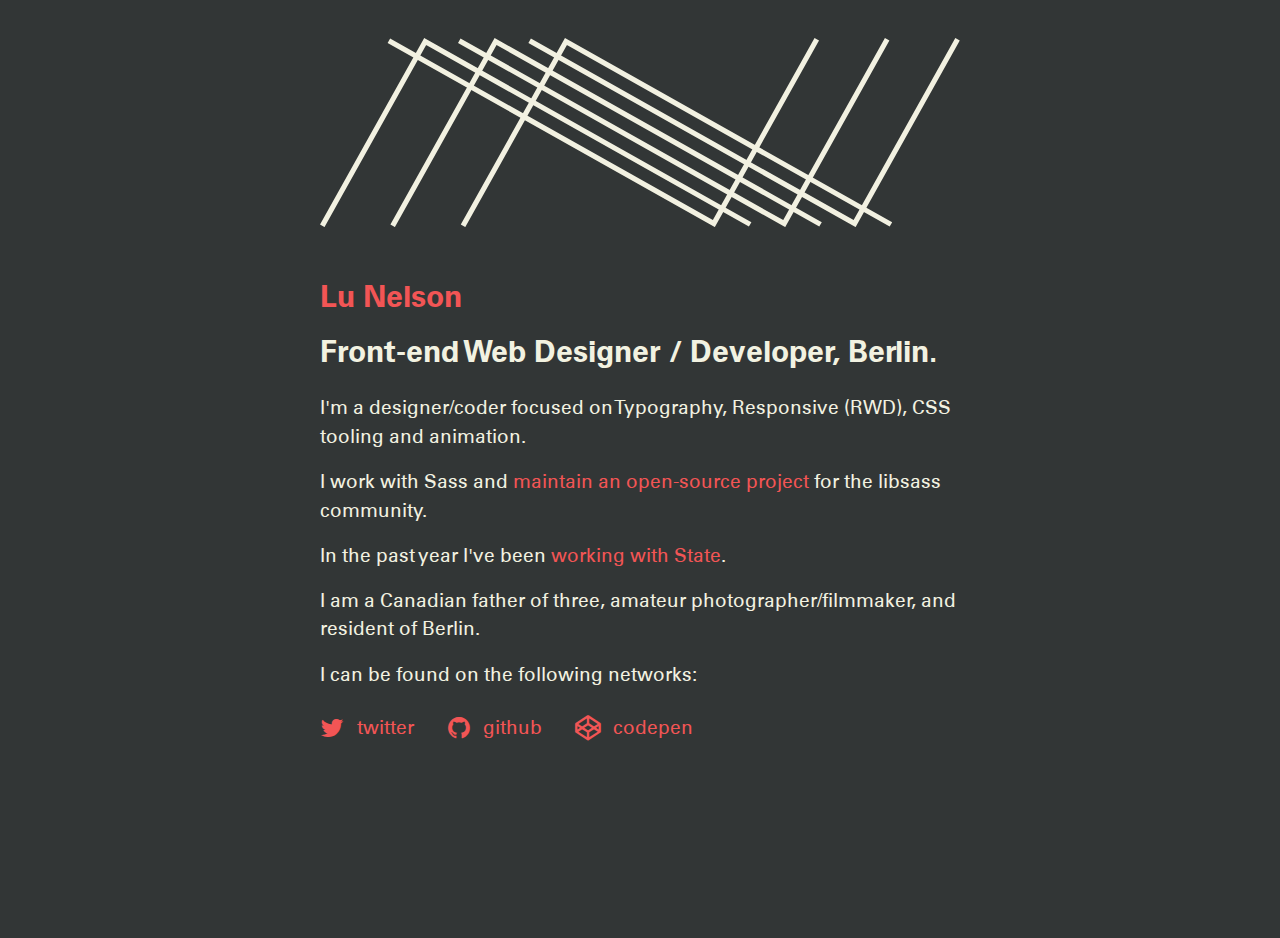
==== index.html @ 581cca24 "first build" ====
<!DOCTYPE html>
<html>
  <head>

    <meta charset="utf-8">
<meta http-equiv="X-UA-Compatible" content="IE=edge,chrome=1">
<meta name="viewport" content="width=device-width">


    <title>Lu Nelson</title>

        <style type="text/css">
@font-face{
font-family:"Univers W01_R4";
src:url("/public/fonts/univers/b5c30ea8-0700-4fd2-aa12-cc45074693a9.eot?#iefix") format("eot")
}
@font-face{
font-family:"Univers W01";
src:url("/public/fonts/univers/b5c30ea8-0700-4fd2-aa12-cc45074693a9.eot?#iefix");
src:url("/public/fonts/univers/b5c30ea8-0700-4fd2-aa12-cc45074693a9.eot?#iefix") format("eot"),url("/public/fonts/univers/7b95cb9a-a288-4405-97a0-13095f56a903.woff") format("woff"),url("/public/fonts/univers/c7481806-4ea4-40db-a623-7bc352bbbe43.ttf") format("truetype"),url("/public/fonts/univers/ac8280da-3de5-456d-bd77-8f01665452a9.svg#ac8280da-3de5-456d-bd77-8f01665452a9") format("svg");
font-weight: 400;
font-style: normal;
}
@font-face{
font-family:"Univers W01_i4";
src:url("/public/fonts/univers/783e01cd-5eb8-41d7-a380-a18673f2983b.eot?#iefix") format("eot")
}
@font-face{
font-family:"Univers W01";
src:url("/public/fonts/univers/783e01cd-5eb8-41d7-a380-a18673f2983b.eot?#iefix");
src:url("/public/fonts/univers/783e01cd-5eb8-41d7-a380-a18673f2983b.eot?#iefix") format("eot"),url("/public/fonts/univers/90c17e08-290d-4eba-ab33-77c81c1f559d.woff") format("woff"),url("/public/fonts/univers/d93b9eab-632d-4aaf-b7fa-5c17060d62fc.ttf") format("truetype"),url("/public/fonts/univers/caa7a31a-310f-4020-8311-89816a31472f.svg#caa7a31a-310f-4020-8311-89816a31472f") format("svg");
font-weight: 400;
font-style: italic;
}
@font-face{
font-family:"Univers W01_n7";
src:url("/public/fonts/univers/db1c462f-8890-4a11-9de5-36872279e20a.eot?#iefix") format("eot")
}
@font-face{
font-family:"Univers W01";
src:url("/public/fonts/univers/db1c462f-8890-4a11-9de5-36872279e20a.eot?#iefix");
src:url("/public/fonts/univers/db1c462f-8890-4a11-9de5-36872279e20a.eot?#iefix") format("eot"),url("/public/fonts/univers/b993da84-c1f6-474a-8f00-8aa797b3de8f.woff") format("woff"),url("/public/fonts/univers/58403ef6-4c15-4280-b4b6-9acf50804f4f.ttf") format("truetype"),url("/public/fonts/univers/9178e351-95c5-4913-9eeb-fd0645a18c2d.svg#9178e351-95c5-4913-9eeb-fd0645a18c2d") format("svg");
font-weight: 700;
font-style: normal;
}
@font-face{
font-family:"Univers W01_i7";
src:url("/public/fonts/univers/1e70cef5-4838-4826-a99f-e182b86fe21d.eot?#iefix") format("eot")
}
@font-face{
font-family:"Univers W01";
src:url("/public/fonts/univers/1e70cef5-4838-4826-a99f-e182b86fe21d.eot?#iefix");
src:url("/public/fonts/univers/1e70cef5-4838-4826-a99f-e182b86fe21d.eot?#iefix") format("eot"),url("/public/fonts/univers/322d336b-2d02-42f6-a24f-200c98b82a7c.woff") format("woff"),url("/public/fonts/univers/32ed3859-e789-4a3f-96fd-b67231f1929f.ttf") format("truetype"),url("/public/fonts/univers/6d63e0ba-5ef0-4803-9fbe-686603f3771d.svg#6d63e0ba-5ef0-4803-9fbe-686603f3771d") format("svg");
font-weight: 700;
font-style: italic;
}
</style>
<script type="text/javascript">
var MTIProjectId='55dc293d-1e8c-4025-a348-f47d70eeba9a';
 (function() {
        var mtiTracking = document.createElement('script');
        mtiTracking.type='text/javascript';
        mtiTracking.async='true';
        mtiTracking.src=('https:'==document.location.protocol?'https:':'http:')+'//fast.fonts.net/t/trackingCode.js';
        (document.getElementsByTagName('head')[0]||document.getElementsByTagName('body')[0]).appendChild( mtiTracking );
   })();
</script>

    <link rel="stylesheet" href="/public/css/app.css">

    <link href="//maxcdn.bootstrapcdn.com/font-awesome/4.2.0/css/font-awesome.min.css" rel="stylesheet">

  </head>
  <body>

    <header class="site_header site_block body_col">
	<div class="wrap wrap--site">
		<svg viewBox="0 0 500 148" version="1.1" xmlns="http://www.w3.org/2000/svg" xmlns:xlink="http://www.w3.org/1999/xlink" xmlns:sketch="http://www.bohemiancoding.com/sketch/ns">
		    <g id="ln_logo" stroke="#2A2A2A" stroke-width="4" stroke-linecap="square" fill="none" transform="translate(3.000000, 3.000000)">
		        <path d="M331.328778,141.630882 L79.1850891,-0.257384513 L-0.256451833,141.993953"></path>
		        <path d="M162.533591,0.105686794 L414.67728,141.993953 L494.118821,-0.257384513"></path>
		        <path d="M386.315637,141.630882 L134.171948,-0.257384513 L54.7304071,141.993953"></path>
		        <path d="M107.546732,0.105686794 L359.690421,141.993953 L439.131962,-0.257384513"></path>
		        <path d="M441.302496,141.630882 L189.158807,-0.257384513 L109.717266,141.993953"></path>
		        <path d="M52.5598732,0.105686794 L304.703562,141.993953 L384.145103,-0.257384513"></path>
		    </g>
		</svg>
		<h1 class="site_name"><a href="/">Lu Nelson</a></h1>
		<h2 class="site_byline">Front-end Web Designer / Developer, Berlin.</h2>
	</div>
</header>

    <main class="site_main site_block body_col">
	<div class="wrap wrap--site">
		<p>I&#39;m a designer/coder focused on Typography, Responsive (RWD), CSS tooling and animation.</p>

<p>I work with Sass and <a href="http://github.com/lunelson/sass-list-maps">maintain an open-source project</a> for the libsass community.</p>

<p>In the past year I&#39;ve been <a href="http://s-t-a-t-e.com/">working with State</a>.</p>

<p>I am a Canadian father of three, amateur photographer/filmmaker, and resident of Berlin.</p>

		<p>I can be found on the following networks:</p>
	</div>
</main>



    <footer class="site_footer site_block body_col">
  <div class="wrap wrap--site">
    <p>
      <a class="footer_link" href="https://twitter.com/lunelson"><span class="fa fa-twitter fa-lg">&ensp;</span>twitter</a>
      <a class="footer_link" href="https://github.com/lunelson"><span class="fa fa-github fa-lg">&ensp;</span>github</a>
      <a class="footer_link" href="http://codepen.io/lunelson/"><span class="fa fa-codepen fa-lg">&ensp;</span>codepen</a>
    </p>
  </div>
</footer>


    <script src="/public/js/app.js"></script>
  </body>
</html>
---- public/css/app.css ----
/*

@include set-query-typo(alpha, h1, s6) {

  // apply for alpha upwards
  // apply for any queries after alpha which have line-height or margin-y

}

 */
article, aside, details, figcaption, figure, footer, header, hgroup, main, nav, section, summary {
  display: block; }

audio, canvas, progress, video {
  display: inline-block;
  vertical-align: baseline; }

audio:not([controls]) {
  display: none;
  height: 0; }

[hidden], template {
  display: none; }

h1, h2, h3, h4, h5, h6, p, ol, ul, dl, blockquote, figure {
  font-size: inherit;
  margin: 0;
  padding: 0; }

li {
  display: block; }

*, *:before, *:after {
  -webkit-box-sizing: inherit;
  -moz-box-sizing: inherit;
  box-sizing: inherit; }

head {
  font-family: 'base'; }

html, body {
  height: 100%; }

html {
  font-family: sans-serif;
  -ms-text-size-adjust: 100%;
  -webkit-text-size-adjust: 100%;
  -webkit-box-sizing: border-box;
  -moz-box-sizing: border-box;
  box-sizing: border-box;
  -webkit-font-smoothing: antialiased;
  -moz-osx-font-smoothing: grayscale;
  -webkit-tap-highlight-color: rgba(0, 0, 0, 0);
  font-size: 93.75%; }

body {
  font-size: 1rem;
  line-height: 1.4;
  margin: 0;
  margin-top: 2rem;
  margin-bottom: 2rem; }

.body_col {
  padding-left: 2rem;
  padding-right: 2rem; }

.body_row {
  margin-left: -2rem;
  margin-right: -2rem; }

body {
  background: whitesmoke;
  background: #323636;
  color: #F2F2E1;
  font-family: 'Univers W01', 'Helvetica Neue', Helvetica, sans-serif; }

@media screen and (min-width: 20em) {
  head {
    font-family: 'alpha'; }
  html {
    font-size: 106.25%; }
  body {
    line-height: 1.5; } }

@media screen and (min-width: 30em) {
  head {
    font-family: 'beta'; } }

@media screen and (min-width: 48em) {
  head {
    font-family: 'gamma'; }
  html {
    font-size: 118.75%; } }

@media screen and (min-width: 64em) {
  head {
    font-family: 'delta'; } }

@media screen and (min-width: 80em) {
  head {
    font-family: 'epsilon'; } }

.giga {
  font-size: 4.096rem;
  line-height: 1.19629;
  margin-top: 0.67042rem;
  margin-bottom: -0.80368rem; }
  .giga:first-child, .giga.trim-top {
    margin-top: -0.91072rem; }

@media screen and (min-width: 20em) {
  .giga {
    line-height: 1.28174;
    margin-top: 0.49542rem;
    margin-bottom: -0.97868rem; }
    .giga:first-child, .giga.trim-top {
      margin-top: -1.08572rem; } }

.mega {
  font-size: 3.23817rem;
  line-height: 1.29703;
  margin-top: 0.71106rem;
  margin-bottom: -0.79413rem; }
  .mega:first-child, .mega.trim-top {
    margin-top: -0.87007rem; }

@media screen and (min-width: 20em) {
  .mega {
    line-height: 1.15806;
    margin-top: 0.93606rem;
    margin-bottom: -0.56913rem; }
    .mega:first-child, .mega.trim-top {
      margin-top: -0.64507rem; } }

.kilo {
  font-size: 2.56rem;
  line-height: 1.36719;
  margin-top: 0.81162rem;
  margin-bottom: -0.71491rem; }
  .kilo:first-child, .kilo.trim-top {
    margin-top: -0.76952rem; }

@media screen and (min-width: 20em) {
  .kilo {
    line-height: 1.17187;
    margin-top: 1.06162rem;
    margin-bottom: -0.46491rem; }
    .kilo:first-child, .kilo.trim-top {
      margin-top: -0.51952rem; } }

.h1, h1 {
  font-size: 1.6rem;
  line-height: 1.3125;
  margin-top: 1.15114rem;
  margin-bottom: -0.40067rem; }
  .h1:first-child, h1:first-child, .h1.trim-top, h1.trim-top {
    margin-top: -0.43rem; }

@media screen and (min-width: 20em) {
  .h1, h1 {
    line-height: 1.40625;
    margin-top: 1.07614rem;
    margin-bottom: -0.47567rem; }
    .h1:first-child, h1:first-child, .h1.trim-top, h1.trim-top {
      margin-top: -0.505rem; } }

.h2, h2 {
  font-size: 1.6rem;
  line-height: 1.3125;
  margin-top: 1.15114rem;
  margin-bottom: -0.40067rem; }
  .h2:first-child, h2:first-child, .h2.trim-top, h2.trim-top {
    margin-top: -0.43rem; }

@media screen and (min-width: 20em) {
  .h2, h2 {
    line-height: 1.40625;
    margin-top: 1.07614rem;
    margin-bottom: -0.47567rem; }
    .h2:first-child, h2:first-child, .h2.trim-top, h2.trim-top {
      margin-top: -0.505rem; } }

.h3, h3 {
  font-size: 1.26491rem;
  line-height: 1.1068;
  margin-top: 1.37328rem;
  margin-bottom: -0.18599rem; }
  .h3:first-child, h3:first-child, .h3.trim-top, h3.trim-top {
    margin-top: -0.20786rem; }

@media screen and (min-width: 20em) {
  .h3, h3 {
    line-height: 1.18585;
    margin-top: 1.32328rem;
    margin-bottom: -0.23599rem; }
    .h3:first-child, h3:first-child, .h3.trim-top, h3.trim-top {
      margin-top: -0.25786rem; } }

.h4, h4, p {
  font-size: 1rem;
  line-height: 1.4;
  margin-top: 1.27145rem;
  margin-bottom: -0.29323rem; }
  .h4:first-child, h4:first-child, p:first-child, .h4.trim-top, h4.trim-top, p.trim-top {
    margin-top: -0.30969rem; }

@media screen and (min-width: 20em) {
  .h4, h4, p {
    line-height: 1.5;
    margin-top: 1.22145rem;
    margin-bottom: -0.34323rem; }
    .h4:first-child, h4:first-child, p:first-child, .h4.trim-top, h4.trim-top, p.trim-top {
      margin-top: -0.35969rem; } }

.h5, h5 {
  font-size: 0.79057rem;
  line-height: 1.77088;
  margin-top: 1.19048rem;
  margin-bottom: -0.37816rem; }
  .h5:first-child, h5:first-child, .h5.trim-top, h5.trim-top {
    margin-top: -0.39065rem; }

@media screen and (min-width: 20em) {
  .h5, h5 {
    line-height: 1.89737;
    margin-top: 1.14048rem;
    margin-bottom: -0.42816rem; }
    .h5:first-child, h5:first-child, .h5.trim-top, h5.trim-top {
      margin-top: -0.44065rem; } }

.h6, h6 {
  font-size: 0.625rem;
  line-height: 1.12;
  margin-top: 1.47618rem;
  margin-bottom: -0.0954rem; }
  .h6:first-child, h6:first-child, .h6.trim-top, h6.trim-top {
    margin-top: -0.10496rem; }

@media screen and (min-width: 20em) {
  .h6, h6 {
    line-height: 1.2;
    margin-top: 1.45118rem;
    margin-bottom: -0.1204rem; }
    .h6:first-child, h6:first-child, .h6.trim-top, h6.trim-top {
      margin-top: -0.12996rem; } }

.col {
  float: left;
  width: 100%;
  min-height: 1px;
  padding-left: 0.39528rem;
  padding-right: 0.39528rem; }

.row {
  margin-left: -0.39528rem;
  margin-right: -0.39528rem; }
  .row:after {
    content: "";
    display: table;
    clear: both; }

.wrap {
  margin-left: auto;
  margin-right: auto; }
  .wrap:after {
    content: "";
    display: table;
    clear: both; }

.h1, h1, .h2, h2, .h3, h3, .h4, h4, .h5, h5, .h6, h6 {
  font-weight: bold;
  font-weight: 700; }

a {
  background: transparent;
  text-decoration: none;
  -webkit-transition: color 150ms linear;
  -moz-transition: color 150ms linear;
  -o-transition: color 150ms linear;
  transition: color 150ms linear; }
  a:active, a:hover {
    outline: 0; }
  a, a:visited {
    color: #F25555; }
  a:hover, a:active {
    color: #1FA6A6; }

/*
  TYPO

- fix styling not present in IE 8/9/10/11, Safari, and Chrome.
 */
abbr[title] {
  border-bottom: 1px dotted; }

/*
- fix style set to `bolder` in Firefox 4+, Safari, and Chrome.
 */
b, strong {
  font-weight: bold; }

/*
- fix styling not present in Safari and Chrome.
 */
dfn {
  font-style: italic; }

/*
- fix styling not present in IE 8/9.
 */
mark {
  background: #ff0;
  color: #000; }

/*
- fix inconsistent and variable font size in all browsers.
 */
small {
  font-size: 80%; }

/*
- prevent `sub` and `sup` affecting `line-height` in all browsers.
 */
sub, sup {
  font-size: 75%;
  line-height: 0;
  position: relative;
  vertical-align: baseline; }

sup {
  top: -0.5em; }

sub {
  bottom: -0.25em; }

/*
  IMAGES

- remove border when inside `a` element in IE 8/9/10
- correct v-align, add block class
- make it responsive
 */
img {
  border: 0;
  vertical-align: middle;
  max-width: 100%;
  height: auto; }
  img.block {
    display: block; }

/*
  SVG

- correct overflow not hidden in IE 9/10/11.
 */
svg:not(:root) {
  overflow: hidden; }

/* Grouping content
   ========================================================================== */
/*
- Address margin not present in IE 8/9 and Safari.
 */
figure {
  margin: 1em 40px; }

/*
- Address differences between Firefox and other browsers.
 */
hr {
  -moz-box-sizing: content-box;
  -webkit-box-sizing: content-box;
  box-sizing: content-box;
  height: 0; }

/*
- Contain overflow in all browsers.
 */
pre {
  overflow: auto; }

/*
- Address odd `em`-unit font size rendering in all browsers.
 */
code, kbd, pre, samp {
  font-family: monospace, monospace;
  font-size: 1em; }

/*
- remove most spacing between table cells
- default table layout to fixed (http://css-tricks.com/fixing-tables-long-strings/)
 */
table {
  border-collapse: collapse;
  border-spacing: 0;
  table-layout: fixed; }

td, th {
  padding: 0; }

/*
- Known limitation: by default, Chrome and Safari on OS X allow very limited
 * styling of `select`, unless a `border` property is set.
 */
/*
 * 1. Correct color not being inherited.
 *    Known issue: affects color of disabled elements.
 * 2. Correct font properties not being inherited.
 * 3. Address margins set differently in Firefox 4+, Safari, and Chrome.
 */
button, input, optgroup, select, textarea {
  color: inherit;
  /* 1 */
  font: inherit;
  /* 2 */
  margin: 0;
  /* 3 */ }

/*
- Address `overflow` set to `hidden` in IE 8/9/10/11.
 */
button {
  overflow: visible; }

/*
- Address inconsistent `text-transform` inheritance for `button` and `select`.
- All other form control elements do not inherit `text-transform` values.
- Correct `button` style inheritance in Firefox, IE 8/9/10/11, and Opera.
- Correct `select` style inheritance in Firefox.
 */
button, select {
  text-transform: none; }

/*
 * 1. Avoid the WebKit bug in Android 4.0.* where (2) destroys native `audio`
 *    and `video` controls.
 * 2. Correct inability to style clickable `input` types in iOS.
 * 3. Improve usability and consistency of cursor style between image-type
 *    `input` and others.
 */
button, html input[type="button"], input[type="reset"], input[type="submit"] {
  -webkit-appearance: button;
  /* 2 */
  cursor: pointer;
  /* 3 */ }

/*
- Re-set default cursor for disabled elements.
 */
button[disabled], html input[disabled] {
  cursor: default; }

/*
- Remove inner padding and border in Firefox 4+.
 */
button::-moz-focus-inner, input::-moz-focus-inner {
  border: 0;
  padding: 0; }

/*
- Address Firefox 4+ setting `line-height` on `input` using `!important` in
 * the UA stylesheet.
 */
input {
  line-height: normal; }

/*
- It's recommended that you don't attempt to style these elements.
- Firefox's implementation doesn't respect box-sizing, padding, or width.
 *
 * 1. Address box sizing set to `content-box` in IE 8/9/10.
 * 2. Remove excess padding in IE 8/9/10.
 */
input[type="checkbox"], input[type="radio"] {
  -webkit-box-sizing: border-box;
  -moz-box-sizing: border-box;
  box-sizing: border-box;
  /* 1 */
  padding: 0;
  /* 2 */ }

/*
- Fix the cursor style for Chrome's increment/decrement buttons. For certain
 * `font-size` values of the `input`, it causes the cursor style of the
 * decrement button to change from `default` to `text`.
 */
input[type="number"]::-webkit-inner-spin-button, input[type="number"]::-webkit-outer-spin-button {
  height: auto; }

/*
 * 1. Address `appearance` set to `searchfield` in Safari and Chrome.
 * 2. Address `box-sizing` set to `border-box` in Safari and Chrome
 *    (include `-moz` to future-proof).
 */
input[type="search"] {
  -webkit-appearance: textfield;
  /* 1 */
  -moz-box-sizing: content-box;
  -webkit-box-sizing: content-box;
  /* 2 */
  box-sizing: content-box; }

/*
- Remove inner padding and search cancel button in Safari and Chrome on OS X.
- Safari (but not Chrome) clips the cancel button when the search input has
 * padding (and `textfield` appearance).
 */
input[type="search"]::-webkit-search-cancel-button, input[type="search"]::-webkit-search-decoration {
  -webkit-appearance: none; }

/*
- Define consistent border, margin, and padding.
 */
fieldset {
  border: 1px solid #c0c0c0;
  margin: 0 2px;
  padding: 0.35em 0.625em 0.75em; }

/*
 * 1. Correct `color` not being inherited in IE 8/9/10/11.
 * 2. Remove padding so people aren't caught out if they zero out fieldsets.
 */
legend {
  border: 0;
  /* 1 */
  padding: 0;
  /* 2 */ }

/*
- Remove default vertical scrollbar in IE 8/9/10/11.
 */
textarea {
  overflow: auto; }

/*
- Don't inherit the `font-weight` (applied by a rule above).
- NOTE: the default cannot safely be changed in Chrome and Safari on OS X.
 */
optgroup {
  font-weight: bold; }

.site_header svg {
  margin-bottom: 1rem; }
  .site_header svg path {
    stroke: #F2F1E1; }

.site_block {
  margin-top: 2rem; }

.wrap--site {
  max-width: 640px; }

.footer_link {
  margin-right: 1.5rem; }

.highlight {
  background: #ffffff; }

.highlight .c {
  color: #999988;
  font-style: italic; }

/* Comment */
.highlight .err {
  color: #a61717;
  background-color: #e3d2d2; }

/* Error */
.highlight .k {
  font-weight: bold; }

/* Keyword */
.highlight .o {
  font-weight: bold; }

/* Operator */
.highlight .cm {
  color: #999988;
  font-style: italic; }

/* Comment.Multiline */
.highlight .cp {
  color: #999999;
  font-weight: bold; }

/* Comment.Preproc */
.highlight .c1 {
  color: #999988;
  font-style: italic; }

/* Comment.Single */
.highlight .cs {
  color: #999999;
  font-weight: bold;
  font-style: italic; }

/* Comment.Special */
.highlight .gd {
  color: #000000;
  background-color: #ffdddd; }

/* Generic.Deleted */
.highlight .gd .x {
  color: #000000;
  background-color: #ffaaaa; }

/* Generic.Deleted.Specific */
.highlight .ge {
  font-style: italic; }

/* Generic.Emph */
.highlight .gr {
  color: #aa0000; }

/* Generic.Error */
.highlight .gh {
  color: #999999; }

/* Generic.Heading */
.highlight .gi {
  color: #000000;
  background-color: #ddffdd; }

/* Generic.Inserted */
.highlight .gi .x {
  color: #000000;
  background-color: #aaffaa; }

/* Generic.Inserted.Specific */
.highlight .go {
  color: #888888; }

/* Generic.Output */
.highlight .gp {
  color: #555555; }

/* Generic.Prompt */
.highlight .gs {
  font-weight: bold; }

/* Generic.Strong */
.highlight .gu {
  color: #aaaaaa; }

/* Generic.Subheading */
.highlight .gt {
  color: #aa0000; }

/* Generic.Traceback */
.highlight .kc {
  font-weight: bold; }

/* Keyword.Constant */
.highlight .kd {
  font-weight: bold; }

/* Keyword.Declaration */
.highlight .kp {
  font-weight: bold; }

/* Keyword.Pseudo */
.highlight .kr {
  font-weight: bold; }

/* Keyword.Reserved */
.highlight .kt {
  color: #445588;
  font-weight: bold; }

/* Keyword.Type */
.highlight .m {
  color: #009999; }

/* Literal.Number */
.highlight .s {
  color: #d14; }

/* Literal.String */
.highlight .na {
  color: #008080; }

/* Name.Attribute */
.highlight .nb {
  color: #0086B3; }

/* Name.Builtin */
.highlight .nc {
  color: #445588;
  font-weight: bold; }

/* Name.Class */
.highlight .no {
  color: #008080; }

/* Name.Constant */
.highlight .ni {
  color: #800080; }

/* Name.Entity */
.highlight .ne {
  color: #990000;
  font-weight: bold; }

/* Name.Exception */
.highlight .nf {
  color: #990000;
  font-weight: bold; }

/* Name.Function */
.highlight .nn {
  color: #555555; }

/* Name.Namespace */
.highlight .nt {
  color: #000080; }

/* Name.Tag */
.highlight .nv {
  color: #008080; }

/* Name.Variable */
.highlight .ow {
  font-weight: bold; }

/* Operator.Word */
.highlight .w {
  color: #bbbbbb; }

/* Text.Whitespace */
.highlight .mf {
  color: #009999; }

/* Literal.Number.Float */
.highlight .mh {
  color: #009999; }

/* Literal.Number.Hex */
.highlight .mi {
  color: #009999; }

/* Literal.Number.Integer */
.highlight .mo {
  color: #009999; }

/* Literal.Number.Oct */
.highlight .sb {
  color: #d14; }

/* Literal.String.Backtick */
.highlight .sc {
  color: #d14; }

/* Literal.String.Char */
.highlight .sd {
  color: #d14; }

/* Literal.String.Doc */
.highlight .s2 {
  color: #d14; }

/* Literal.String.Double */
.highlight .se {
  color: #d14; }

/* Literal.String.Escape */
.highlight .sh {
  color: #d14; }

/* Literal.String.Heredoc */
.highlight .si {
  color: #d14; }

/* Literal.String.Interpol */
.highlight .sx {
  color: #d14; }

/* Literal.String.Other */
.highlight .sr {
  color: #009926; }

/* Literal.String.Regex */
.highlight .s1 {
  color: #d14; }

/* Literal.String.Single */
.highlight .ss {
  color: #990073; }

/* Literal.String.Symbol */
.highlight .bp {
  color: #999999; }

/* Name.Builtin.Pseudo */
.highlight .vc {
  color: #008080; }

/* Name.Variable.Class */
.highlight .vg {
  color: #008080; }

/* Name.Variable.Global */
.highlight .vi {
  color: #008080; }

/* Name.Variable.Instance */
.highlight .il {
  color: #009999; }

/* Literal.Number.Integer.Long */
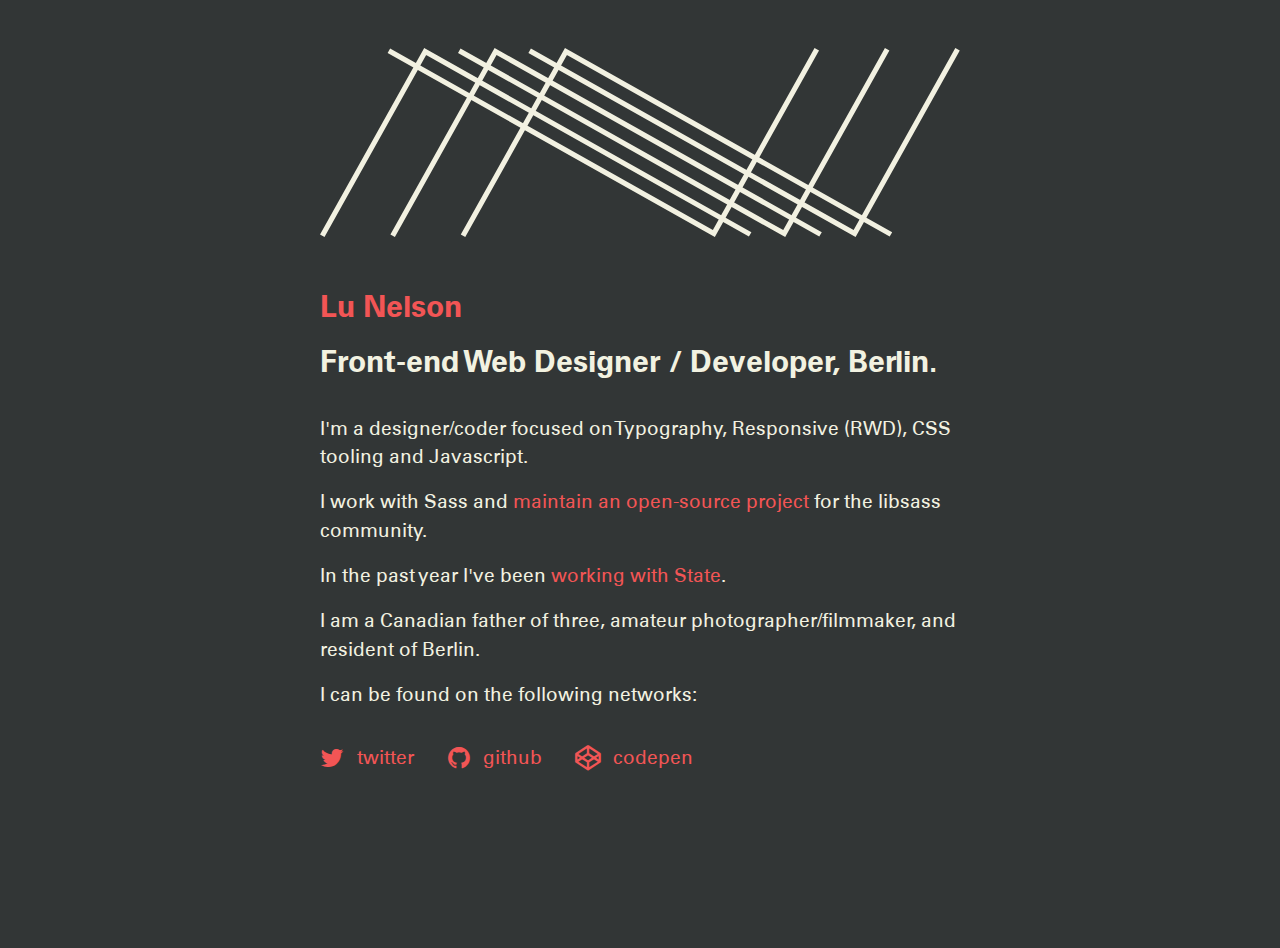
==== commit 52c98102: "margin tweak" ====
--- a/index.html
+++ b/index.html
@@ -92,7 +92,7 @@
 
     <main class="site_main site_block body_col">
 	<div class="wrap wrap--site">
-		<p>I&#39;m a designer/coder focused on Typography, Responsive (RWD), CSS tooling and animation.</p>
+		<p>I&#39;m a designer/coder focused on Typography, Responsive (RWD), CSS tooling and Javascript.</p>
 
 <p>I work with Sass and <a href="http://github.com/lunelson/sass-list-maps">maintain an open-source project</a> for the libsass community.</p>
 
--- a/public/css/app.css
+++ b/public/css/app.css
@@ -545,7 +545,7 @@
     stroke: #F2F1E1; }
 
 .site_block {
-  margin-top: 2rem; }
+  margin-top: 2.52982rem; }
 
 .wrap--site {
   max-width: 640px; }
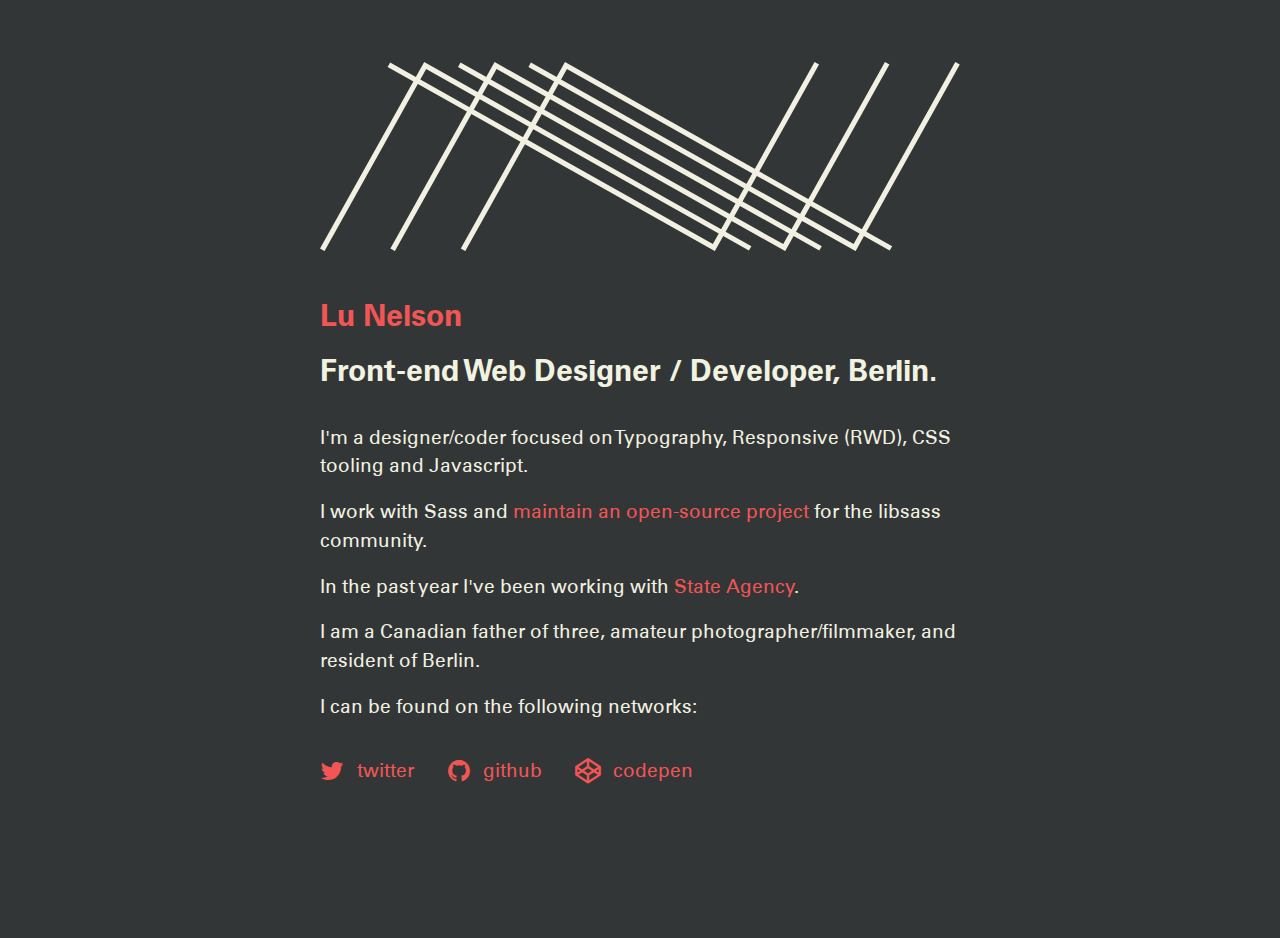
==== commit 3affcfc1: "updated copy" ====
--- a/index.html
+++ b/index.html
@@ -96,7 +96,7 @@
 
 <p>I work with Sass and <a href="http://github.com/lunelson/sass-list-maps">maintain an open-source project</a> for the libsass community.</p>
 
-<p>In the past year I&#39;ve been <a href="http://s-t-a-t-e.com/">working with State</a>.</p>
+<p>In the past year I&#39;ve been working with <a href="http://s-t-a-t-e.com/">State Agency</a>.</p>
 
 <p>I am a Canadian father of three, amateur photographer/filmmaker, and resident of Berlin.</p>
 
--- a/public/css/app.css
+++ b/public/css/app.css
@@ -103,146 +103,146 @@
 .giga {
   font-size: 4.096rem;
   line-height: 1.19629;
-  margin-top: 0.67042rem;
-  margin-bottom: -0.80368rem; }
+  margin-top: 0.6767rem;
+  margin-bottom: -0.96998rem; }
   .giga:first-child, .giga.trim-top {
-    margin-top: -0.91072rem; }
+    margin-top: -0.90444rem; }
 
 @media screen and (min-width: 20em) {
   .giga {
     line-height: 1.28174;
-    margin-top: 0.49542rem;
-    margin-bottom: -0.97868rem; }
+    margin-top: 0.5017rem;
+    margin-bottom: -1.14498rem; }
     .giga:first-child, .giga.trim-top {
-      margin-top: -1.08572rem; } }
+      margin-top: -1.07944rem; } }
 
 .mega {
   font-size: 3.23817rem;
   line-height: 1.29703;
-  margin-top: 0.71106rem;
-  margin-bottom: -0.79413rem; }
+  margin-top: 0.87662rem;
+  margin-bottom: -1.01675rem; }
   .mega:first-child, .mega.trim-top {
-    margin-top: -0.87007rem; }
+    margin-top: -0.70452rem; }
 
 @media screen and (min-width: 20em) {
   .mega {
     line-height: 1.15806;
-    margin-top: 0.93606rem;
-    margin-bottom: -0.56913rem; }
+    margin-top: 1.10162rem;
+    margin-bottom: -0.79175rem; }
     .mega:first-child, .mega.trim-top {
-      margin-top: -0.64507rem; } }
+      margin-top: -0.47952rem; } }
 
 .kilo {
   font-size: 2.56rem;
   line-height: 1.36719;
-  margin-top: 0.81162rem;
-  margin-bottom: -0.71491rem; }
+  margin-top: 1.04287rem;
+  margin-bottom: -0.94787rem; }
   .kilo:first-child, .kilo.trim-top {
-    margin-top: -0.76952rem; }
+    margin-top: -0.53827rem; }
 
 @media screen and (min-width: 20em) {
   .kilo {
     line-height: 1.17187;
-    margin-top: 1.06162rem;
-    margin-bottom: -0.46491rem; }
+    margin-top: 1.29287rem;
+    margin-bottom: -0.69787rem; }
     .kilo:first-child, .kilo.trim-top {
-      margin-top: -0.51952rem; } }
+      margin-top: -0.28827rem; } }
 
 .h1, h1 {
   font-size: 1.6rem;
   line-height: 1.3125;
-  margin-top: 1.15114rem;
-  margin-bottom: -0.40067rem; }
+  margin-top: 1.38447rem;
+  margin-bottom: -0.59667rem; }
   .h1:first-child, h1:first-child, .h1.trim-top, h1.trim-top {
-    margin-top: -0.43rem; }
+    margin-top: -0.19667rem; }
 
 @media screen and (min-width: 20em) {
   .h1, h1 {
     line-height: 1.40625;
-    margin-top: 1.07614rem;
-    margin-bottom: -0.47567rem; }
+    margin-top: 1.30947rem;
+    margin-bottom: -0.67167rem; }
     .h1:first-child, h1:first-child, .h1.trim-top, h1.trim-top {
-      margin-top: -0.505rem; } }
+      margin-top: -0.27167rem; } }
 
 .h2, h2 {
   font-size: 1.6rem;
   line-height: 1.3125;
-  margin-top: 1.15114rem;
-  margin-bottom: -0.40067rem; }
+  margin-top: 1.38447rem;
+  margin-bottom: -0.59667rem; }
   .h2:first-child, h2:first-child, .h2.trim-top, h2.trim-top {
-    margin-top: -0.43rem; }
+    margin-top: -0.19667rem; }
 
 @media screen and (min-width: 20em) {
   .h2, h2 {
     line-height: 1.40625;
-    margin-top: 1.07614rem;
-    margin-bottom: -0.47567rem; }
+    margin-top: 1.30947rem;
+    margin-bottom: -0.67167rem; }
     .h2:first-child, h2:first-child, .h2.trim-top, h2.trim-top {
-      margin-top: -0.505rem; } }
+      margin-top: -0.27167rem; } }
 
 .h3, h3 {
   font-size: 1.26491rem;
   line-height: 1.1068;
-  margin-top: 1.37328rem;
-  margin-bottom: -0.18599rem; }
+  margin-top: 1.58225rem;
+  margin-bottom: -0.35485rem; }
   .h3:first-child, h3:first-child, .h3.trim-top, h3.trim-top {
-    margin-top: -0.20786rem; }
+    margin-top: 0.00111rem; }
 
 @media screen and (min-width: 20em) {
   .h3, h3 {
     line-height: 1.18585;
-    margin-top: 1.32328rem;
-    margin-bottom: -0.23599rem; }
+    margin-top: 1.53225rem;
+    margin-bottom: -0.40485rem; }
     .h3:first-child, h3:first-child, .h3.trim-top, h3.trim-top {
-      margin-top: -0.25786rem; } }
+      margin-top: -0.04889rem; } }
 
 .h4, h4, p {
   font-size: 1rem;
   line-height: 1.4;
-  margin-top: 1.27145rem;
-  margin-bottom: -0.29323rem; }
+  margin-top: 1.45197rem;
+  margin-bottom: -0.43542rem; }
   .h4:first-child, h4:first-child, p:first-child, .h4.trim-top, h4.trim-top, p.trim-top {
-    margin-top: -0.30969rem; }
+    margin-top: -0.12917rem; }
 
 @media screen and (min-width: 20em) {
   .h4, h4, p {
     line-height: 1.5;
-    margin-top: 1.22145rem;
-    margin-bottom: -0.34323rem; }
+    margin-top: 1.40197rem;
+    margin-bottom: -0.48542rem; }
     .h4:first-child, h4:first-child, p:first-child, .h4.trim-top, h4.trim-top, p.trim-top {
-      margin-top: -0.35969rem; } }
+      margin-top: -0.17917rem; } }
 
 .h5, h5 {
   font-size: 0.79057rem;
   line-height: 1.77088;
-  margin-top: 1.19048rem;
-  margin-bottom: -0.37816rem; }
+  margin-top: 1.34277rem;
+  margin-bottom: -0.496rem; }
   .h5:first-child, h5:first-child, .h5.trim-top, h5.trim-top {
-    margin-top: -0.39065rem; }
+    margin-top: -0.23837rem; }
 
 @media screen and (min-width: 20em) {
   .h5, h5 {
     line-height: 1.89737;
-    margin-top: 1.14048rem;
-    margin-bottom: -0.42816rem; }
+    margin-top: 1.29277rem;
+    margin-bottom: -0.546rem; }
     .h5:first-child, h5:first-child, .h5.trim-top, h5.trim-top {
-      margin-top: -0.44065rem; } }
+      margin-top: -0.28837rem; } }
 
 .h6, h6 {
   font-size: 0.625rem;
   line-height: 1.12;
-  margin-top: 1.47618rem;
-  margin-bottom: -0.0954rem; }
+  margin-top: 1.60256rem;
+  margin-bottom: -0.19196rem; }
   .h6:first-child, h6:first-child, .h6.trim-top, h6.trim-top {
-    margin-top: -0.10496rem; }
+    margin-top: 0.02142rem; }
 
 @media screen and (min-width: 20em) {
   .h6, h6 {
     line-height: 1.2;
-    margin-top: 1.45118rem;
-    margin-bottom: -0.1204rem; }
+    margin-top: 1.57756rem;
+    margin-bottom: -0.21696rem; }
     .h6:first-child, h6:first-child, .h6.trim-top, h6.trim-top {
-      margin-top: -0.12996rem; } }
+      margin-top: -0.00358rem; } }
 
 .col {
   float: left;
@@ -353,8 +353,10 @@
 
 - correct overflow not hidden in IE 9/10/11.
  */
-svg:not(:root) {
-  overflow: hidden; }
+svg {
+  max-height: 100%; }
+  svg:not(:root) {
+    overflow: hidden; }
 
 /* Grouping content
    ========================================================================== */
@@ -539,13 +541,15 @@
 optgroup {
   font-weight: bold; }
 
-.site_header svg {
-  margin-bottom: 1rem; }
-  .site_header svg path {
-    stroke: #F2F1E1; }
+.site_header svg path {
+  stroke: #F2F1E1; }
+
+.site_name {
+  margin-top: 1.80333rem; }
 
 .site_block {
-  margin-top: 2.52982rem; }
+  padding-top: 1.26491rem;
+  padding-bottom: 1.26491rem; }
 
 .wrap--site {
   max-width: 640px; }
